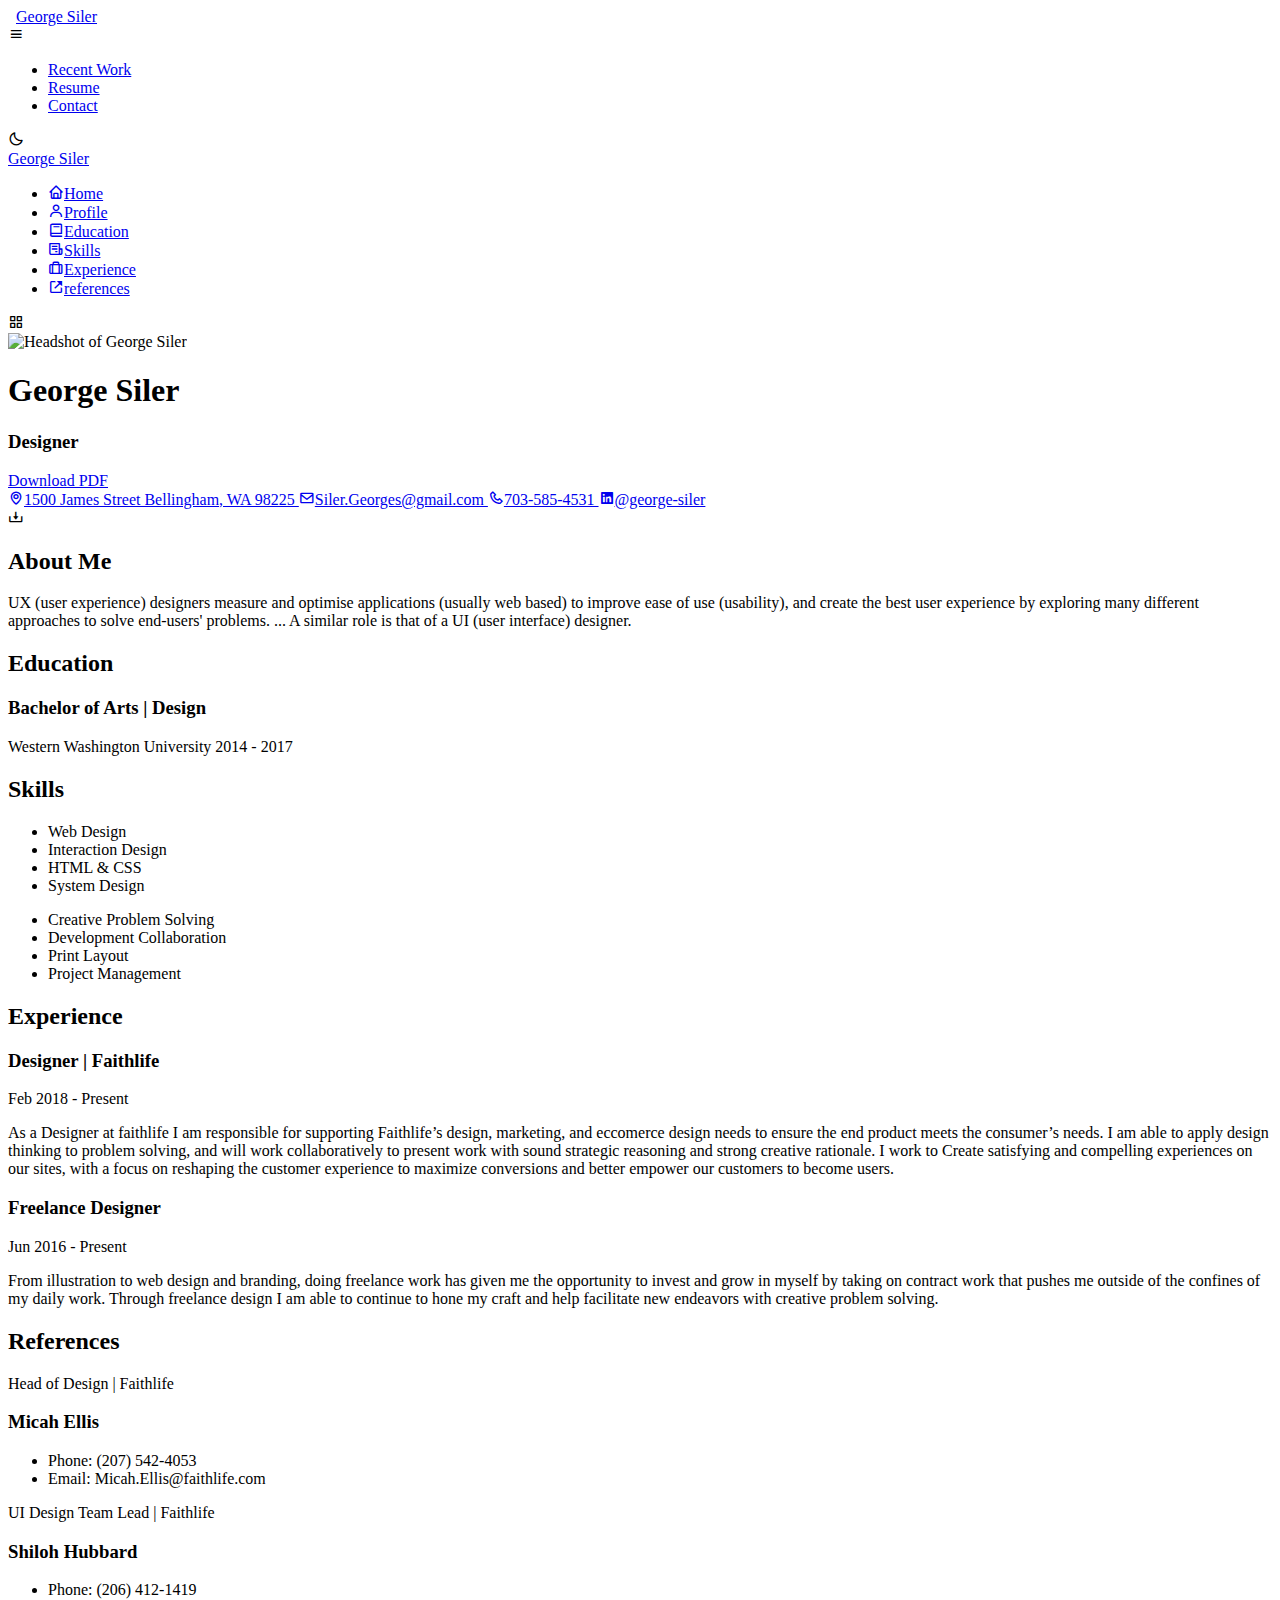
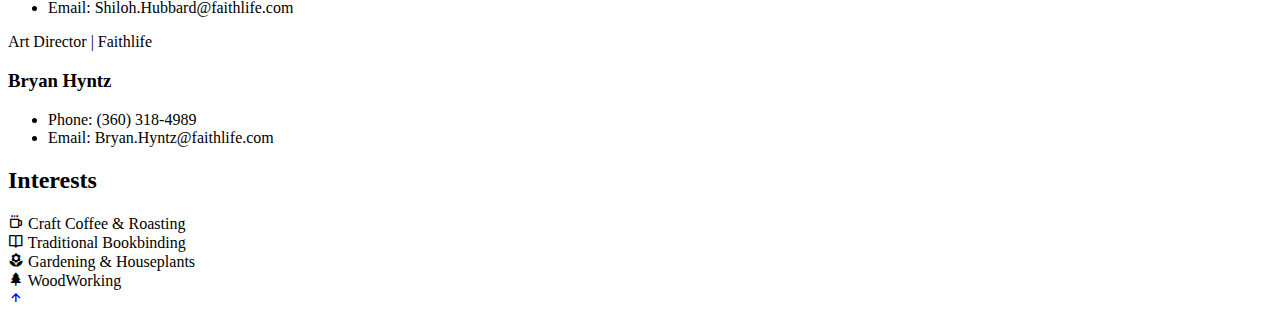
==== index.html @ e11df6f9 "Add files via upload" ====
<!DOCTYPE html>
    <html lang="en">
    <head>
        <meta charset="UTF-8">
        <meta name="viewport" content="width=device-width, initial-scale=1.0">

        <!--========== BOX ICONS ==========-->
        <link rel="stylesheet" href="https://cdn.jsdelivr.net/npm/boxicons@latest/css/boxicons.min.css">

        <!--========== CSS ==========-->
        <link rel="stylesheet" href="assets/css/styles.css">
        <link href="https://fonts.googleapis.com/css2?family=Roboto:wght@400;700&display=swap" rel="stylesheet">

        <title>George Siler - Resume</title>
        <link rel="icon" href="assets/img/favicon.svg">
    </head>
    <body>
        <!--========== MAIN HEADER ==========-->
        <header class="main-header">
            <div class="main-header__logo-mobile ">
                <img src="assets/img/favicon.svg" alt="" class="main-nav__img-mobile light-theme-only" style="height: 32px;">
                <img src="assets/img/favicon-darkmode.svg" alt="" class="main-nav__img-mobile dark-theme-only" style="height: 32px;">
                <a href="#" class=" main-header__logo">George Siler</a>
            </div>  
            <div class="main-nav__block">  
            <i class='bx bx-menu main-header__toggle' id="main-header-toggle"></i>

            <nav class="main-nav" id="main-nav-menu">
                <div class="main-nav__content main-header-bd-grid">
                    <a href="" class="main-nav__perfil">
                        <!--<div class="main-nav__img light-theme-only-desktop">
                            <img src="assets/img/favicon.svg" alt="">
                        </div>
                        <div class="main-nav__img dark-theme-only-desktop">
                            <img src="assets/img/favicon-darkmode.svg" alt="">
                        </div>-->
                    </a>
                    
                    <div class="main-nav__menu">
                        <ul class="main-nav__list">
                            <!--<li class="main-nav__item"><a href="#" class="main-nav__link active">Home</a></li>-->
    
                            <!--<li class="main-nav__item dropdown">
                                <a href="#" class="main-nav__link dropdown__link">About <i class='bx bx-chevron-down dropdown__icon'></i></a>
                                    
    
                                <ul class="dropdown__menu">
                                    <li class="dropdown__item"><a href="#" class="main-nav__link">About me</a></li>
                                    <li class="dropdown__item"><a href="#" class="main-nav__link">Location</a></li>
                                    <li class="dropdown__item"><a href="#" class="main-nav__link">Studies</a></li>
                                </ul>
                            </li>-->
    
                            <li class="main-nav__item"><a href="#" class="main-nav__link">Recent Work</a></li>

                            <!--<li class="main-nav__item dropdown">
                                <a href="#" class="main-nav__link dropdown__link">Works <i class='bx bx-chevron-down dropdown__icon'></i></a>
                                    
    
                                <ul class="dropdown__menu">
                                    <li class="dropdown__item"><a href="#" class="main-nav__link">Recent jobs</a></li>
                                    <li class="dropdown__item"><a href="#" class="main-nav__link">Better jobs</a></li>
                                    <li class="dropdown__item"><a href="#" class="main-nav__link">Work Awards</a></li>
                                </ul>
                            </li>-->

                            <li class="main-nav__item"><a href="#" class="main-nav__link">Resume</a></li>
                            <li class="main-nav__item"><a href="#" class="main-nav__link">Contact</a></li>
                        </ul>
                        
                    </div>
                    
                </div>
            </nav>
            <i class="bx bx-moon change-theme" title="Theme" id="theme-button"></i>
        </div>
        </header>
        <!--========== RESUME HEADER ==========-->
        <header class="l-header" id="header">
            <nav class="nav bd-container">
                <a href="#" class="nav__logo">George Siler</a>
                
                <div class="nav__menu" id="nav-menu">
                    <ul class="nav__list">
                        <li class="nav__item">
                            <a href="#home" class="nav__link active-link">
                                <i class="bx bx-home nav__icon"></i>Home
                            </a>
                        </li>
                        <li class="nav__item">
                            <a href="#profile" class="nav__link">
                                <i class="bx bx-user nav__icon"></i>Profile
                            </a>
                        </li>
                        <li class="nav__item">
                            <a href="#education" class="nav__link">
                                <i class="bx bx-book nav__icon"></i>Education
                            </a>
                        </li>
                        <li class="nav__item">
                            <a href="#skills" class="nav__link">
                                <i class="bx bx-receipt nav__icon"></i>Skills
                            </a>
                        </li>
                        <li class="nav__item">
                            <a href="#experience" class="nav__link">
                                <i class="bx bx-briefcase-alt nav__icon"></i>Experience
                            </a>
                        </li>
                        <!--<li class="nav__item">
                            <a href="#certificates" class="nav__link">
                                <i class="bx bx-award nav__icon"></i>certificates
                            </a>
                        </li>-->
                        <li class="nav__item">
                            <a href="#references" class="nav__link">
                                <i class="bx bx-link-external nav__icon"></i>references
                            </a>
                        </li>
                    </ul>
                </div>
            
                <div class="nav__toggle" id="nav-toggle">
                    <i class='bx bx-grid-alt'></i>
                </div>
            </nav>
        </header>

        <main class="l-main bd-container">
            <!-- All elements within this div, is generated in PDF -->
            <div class="resume" id="area-cv">
                <div class="resume__left">
                    <!--========== HOME ==========-->
                    <section class="home" id="home">
                        <div class="home__container section bd-grid">
                            <div class="home__data bd-grid">
                                <img src="assets/img/Profile-GS.jpg" alt="Headshot of George Siler" class="home__img">
                            
                                <h1 class="home__title">George Siler</h1>
                                <h3 class="home__profession">Designer</h3>

                                <div>
                                    <a download="" href='assets/pdf/George Siler_Resume.pdf' class="home__button-movil">Download PDF</a>
                                </div>
                            </div>

                            <div class="home__address bd-grid">
                                <span class="home__information">
                                    <a href="https://goo.gl/maps/t4JxLsUXVa34AUci7" class="social__link" target="_blank">
                                        <i class="bx bx-map home__icon"></i>1500 James Street Bellingham, WA 98225
                                    </a>
                                </span>
                                <span class="home__information">
                                    <a href="mailto:siler.georges@gmail.com" class="social__link">
                                        <i class="bx bx-envelope home__icon"></i>Siler.Georges@gmail.com
                                    </a>
                                </span>
                                <span class="home__information">
                                    <a href="tel:703-585-4531" class="social__link">
                                        <i class="bx bx-phone home__icon"></i>703-585-4531
                                    </a>
                                </span>
                                <a href="https://www.linkedin.com/in/george-siler/" class="social__link" target="_blank">
                                    <i class="bx bxl-linkedin-square social__icon"></i>@george-siler
                                </a>
                            </div>
                        </div>
                        
                        <!-- Theme change button -->
                        
    
                        <!-- Button to generate and download the pdf. Available for desktop. -->
                        <i class="bx bx-download generate-pdf" title="Generate PDF" id="resume-button"></i>

                        
                    </section>          
                    
                    <!--========== SOCIAL ==========
                    <section class="social section">
                        <h2 class="section-title">SOCIAL</h2>

                        <div class="social__container bd-grid">
                            <a href="" class="social__link">
                                <i class="bx bxl-linkedin-square social__icon"></i>@george-siler
                            </a>
                            <a href="" class="social__link">
                                <i class="bx bxl-linkedin-square social__icon"></i>@george-siler
                            </a>
                        </div>
                    </section>-->

                    <!--========== PROFILE ==========-->
                    <section class="profile section" id="profile">
                        <h2 class="section-title">About Me</h2>

                        <p class="profile__description">UX (user experience) designers measure and optimise applications (usually web based) to improve ease of use (usability), and create the best user experience by exploring many different approaches to solve end-users' problems. ... A similar role is that of a UI (user interface) designer.</p>
                    </section>
                    
                    <!--========== EDUCATION ==========-->
                    <section class="education section" id="education">
                        <h2 class="section-title">Education</h2>

                        <div class="education__container bd-grid">
                            <div class="education__content">
                                <!--<div class="education__time">
                                    <span class="education__rounder"></span>
                                    <span class="education__line"></span>
                                </div>-->

                                <div class="education__data bd-grid">
                                    <h3 class="education__title">Bachelor of Arts | Design</h3>
                                    <span class="education__studies">Western Washington University</span>
                                    <span class="education__year">2014 - 2017</span>
                                </div>
                            </div>

                            

                            
                        </div>
                    </section>


                    <!--========== SKILLS  ==========-->
                    <section class="skills section" id="skills">
                        <h2 class="section-title">Skills</h2>

                        <div class="skills__content bd-grid">
                            <ul class="skills__data">
                                <li class="skills__name">
                                    <span class="skills__circle"></span>Web Design
                                </li>
                                <li class="skills__name">
                                    <span class="skills__circle"></span>Interaction Design
                                </li>
                                <li class="skills__name">
                                    <span class="skills__circle"></span>HTML & CSS
                                </li>
                                <li class="skills__name">
                                    <span class="skills__circle"></span>System Design
                                </li>
                            </ul>

                            <ul class="skills__data">
                                <li class="skills__name">
                                    <span class="skills__circle"></span>Creative Problem Solving
                                </li>
                                <li class="skills__name">
                                    <span class="skills__circle"></span>Development Collaboration
                                </li>
                                <li class="skills__name">
                                    <span class="skills__circle"></span>Print Layout
                                </li>
                                <li class="skills__name">
                                    <span class="skills__circle"></span>Project Management
                                </li>
                            </ul>
                        </div>
                    </section>

                </div>

                <div class="resume__right">
                    <!--========== EXPERIENCE ==========-->
                    <section class="experience section" id="experience">
                        <h2 class="section-title">Experience</h2>

                        <div class="experience__container bd-grid">
                            <div class="experience__content">
                                <!--<div class="experience__time">
                                    <span class="experience__rounder"></span>
                                    <span class="experience__line"></span>
                                </div>-->

                                <div class="experience_data bd-grid">
                                    <h3 class="experience__title">Designer | Faithlife</h3>
                                    <span class="experience__company">Feb 2018 - Present</span>
                                <p class="experience__description">As a Designer at faithlife I am responsible for supporting Faithlife’s design, marketing, and eccomerce design needs to ensure the end product meets the consumer’s needs. I am able to apply design thinking to problem solving, and will work collaboratively to present work with sound strategic reasoning and strong creative rationale. I work to Create satisfying and compelling experiences on our sites, with a focus on reshaping the customer experience to maximize conversions and better empower our customers to become users. </p>
                                </div>
                            </div>

                            <div class="experience__content">
                                <!--<div class="experience__time">
                                    <span class="experience__rounder"></span>
                                    <span class="experience__line"></span>
                                </div>-->

                                <div class="experience_data bd-grid">
                                    <h3 class="experience__title">Freelance Designer</h3>
                                    <span class="experience__company">Jun 2016 - Present</span>
                                <p class="experience__description">From illustration to web design and branding, doing freelance work has given me the opportunity to invest and grow in myself by taking on contract work that pushes me outside of the confines of my daily work. Through freelance design I am able to continue to hone my craft and help facilitate new endeavors with creative problem solving.</p>
                                </div>
                            </div>
                        </div>
                    </section>

                    <!--========== CERTIFICATES ==========
                    <section class="certificate section" id="certificates">
                        <h2 class="section-title">Certificates</h2>

                        <div class="certificate__container bd-grid">
                            <div class="Certificate content">
                                <h3 class="certificate__title">Certified for</h3>
                                <p class="certificate__descritpion">blah bah bah</p>
                            </div>
                            <div class="Certificate content">
                                <h3 class="certificate__title">Certified for</h3>
                                <p class="certificate__descritpion">blah bah bah</p>
                            </div>
                            <div class="Certificate content">
                                <h3 class="certificate__title">Certified for</h3>
                                <p class="certificate__descritpion">blah bah bah</p>
                            </div>
                        </div>
                    </section>-->

                    <!--========== REFERENCES ==========-->
                    <section class="references section" id="references">
                        <h2 class="section-title">References</h2>

                        <div class="references__container bd-grid">
                            <div class="references__content bd-grid">
                                <span class="references__subtitle">Head of Design | Faithlife</span>
                                <h3 class="references__title">Micah Ellis</h3>
                                <ul class="references__contact">
                                    <li>Phone: (207) 542-4053</li>
                                    <li>Email: Micah.Ellis@faithlife.com</li>
                                </ul>
                            </div>

                            <div class="references__content bd-grid">
                                <span class="references__subtitle">	UI Design Team Lead | Faithlife</span>
                                <h3 class="references__title">Shiloh Hubbard</h3>
                                <ul class="references__contact">
                                    <li>Phone: (206) 412-1419</li>
                                    <li>Email: Shiloh.Hubbard@faithlife.com</li>
                                </ul>
                            </div>

                            <div class="references__content bd-grid">
                                <span class="references__subtitle">Art Director | Faithlife</span>
                                <h3 class="references__title">Bryan Hyntz</h3>
                                <ul class="references__contact">
                                    <li>Phone: (360) 318-4989</li>
                                    <li>Email: Bryan.Hyntz@faithlife.com</li>
                                </ul>
                            </div>
                        </div>
                    </section>

                    <!--========== LANGUAGES ==========
                    <section class="languages section">
                        <h2 class="section-title">Languages</h2>

                        <div class="languages__container bd-grid">
                            <ul class="languages__content">
                                <li class="languages__name">
                                    <span class="languages__circle"></span>HTML & CSS
                                </li>
                                <li class="languages__name">
                                    <span class="languages__circle"></span>HTML
                                </li>
                                <li class="languages__name">
                                    <span class="languages__circle"></span>HTML
                                </li>
                            </ul>
                    </section>-->
                    
                    <!--========== INTERESTS ==========-->
                    <section class="interests section">
                        <h2 class="section-title">Interests</h2>

                        <div class="interests__container bd-grid">
                            <div class="interests__content ">
                                <i class='bx bx-coffee interests__icon'></i>
                                <span class="interests__name">Craft Coffee & Roasting</span>
                            </div>
                            <div class="interests__content">
                                <i class='bx bx-book-open interests__icon'></i>
                                <span class="interests__name">Traditional Bookbinding</span>
                            </div>
                            <div class="interests__content">
                                <i class='bx bxs-florist interests__icon' ></i>
                                <span class="interests__name">Gardening & Houseplants</span>
                            </div>
                            <div class="interests__content">
                                <i class='bx bxs-tree  interests__icon' ></i>
                                <span class="interests__name">WoodWorking</span>
                            </div>
                        </div>
                    </section>
                </div>
            </div>        
        </main>

        <!--========== SCROLL TOP ==========-->
        <a href="#" class="scrolltop" id="scroll-top">
            <i class="bx bx-up-arrow-alt scrolltop__icon"></i>
        </a>

        <!--========== HTML2PDF ==========-->
        <script src="assets/js/html2pdf.bundle.min.js"></script>

        <!--========== MAIN JS ==========-->
        <script src="assets/js/main.js"></script>
        <script src="assets/js/main-header.js"></script>
    </body>
</html>
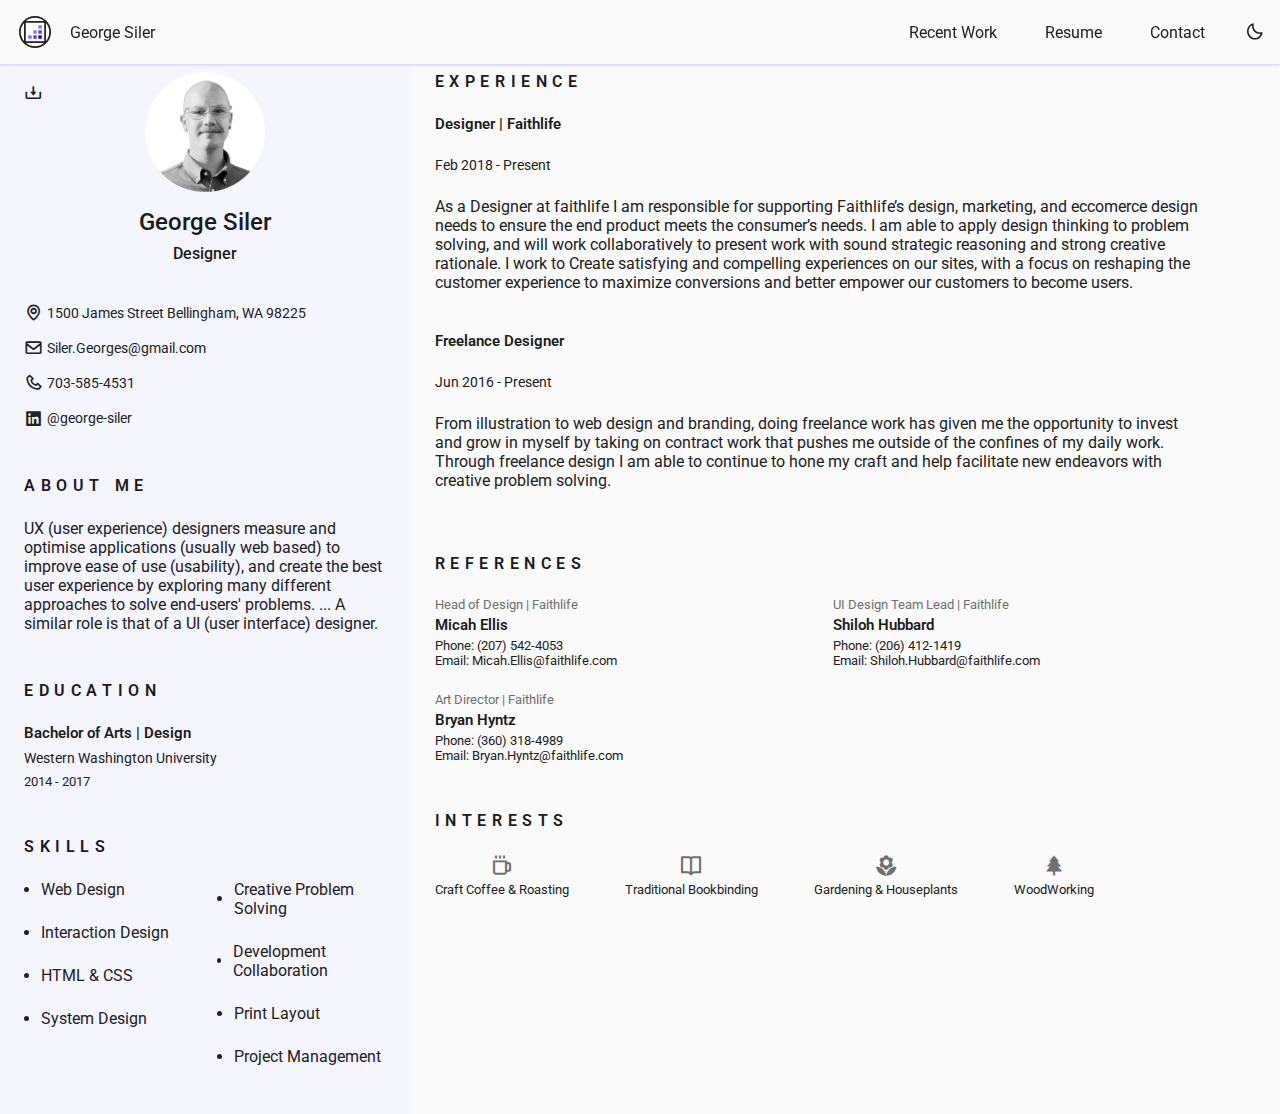
==== commit 5c1dcd64: "Update index.html" ====
--- a/index.html
+++ b/index.html
@@ -134,7 +134,7 @@
                     <section class="home" id="home">
                         <div class="home__container section bd-grid">
                             <div class="home__data bd-grid">
-                                <img src="assets/img/Profile-GS.jpg" alt="Headshot of George Siler" class="home__img">
+                                <img src="assets/img/Profile-GS.png" alt="Headshot of George Siler" class="home__img">
                             
                                 <h1 class="home__title">George Siler</h1>
                                 <h3 class="home__profession">Designer</h3>
@@ -405,4 +405,4 @@
         <script src="assets/js/main.js"></script>
         <script src="assets/js/main-header.js"></script>
     </body>
-</html>+</html>
--- a/assets/css/styles.css
+++ b/assets/css/styles.css
@@ -0,0 +1,976 @@
+/*===== GOOGLE FONTS =====*/
+
+
+/*===== VARIABLES CSS =====*/
+:root {
+  --header-height: 3rem;
+  
+  /*========== Colors ==========*/
+  --title-color: #1b1b1b;
+  --text-color: #212121;
+  --text-color-light: #707070;
+  --container-color: #FAFAFA;
+  --container-color-alt: #F5F5FE;
+  --body-color: #FAFAFA;
+  --hover-color: #513EEB;
+  --active-color: #0010B7;
+  --white-color: #fafafa;
+  
+  /*========== shadows ==========*/
+  --shadow-1: 0 10px 20px rgba(216, 213, 252.19), 0 6px 6px rgba(216, 213, 252.23);
+  --shadow-2: 0 1px 3px rgba(216, 213, 252.12), 0 1px 2px rgba(216, 213, 252.24);
+  --shadow-3: 0 3px 6px rgba(216, 213, 252.16), 0 3px 6px rgba(216, 213, 252.23);
+
+  /*========== Font and typography ==========*/
+  font-family: 'Roboto', sans-serif;
+  --body-font: 'Roboto', sans-serif;
+  --h1-font-size: 1.5rem;
+  --h2-font-size: 1rem;
+  --h3-font-size: .95rem;
+  --normal-font-size: .938rem;
+  --small-font-size: .875rem;
+  --smaller-font-size: .813rem;
+  --main-nav-name-font-size: 1.5rem;
+
+  /*========== Font weight ==========*/
+  --font-medium: 500;
+  --font-semi-bold: 600;
+
+  /*========== Margenes ==========*/
+  --mb-1: .5rem;
+  --mb-2: 1rem;
+  --mb-3: 1.5rem;
+
+  /*========== z index ==========*/
+  --z-tooltip: 10;
+  --z-fixed: 100;
+  --z-top:900;
+}
+
+/*========== BASE ==========*/
+*,::before,::after{
+  box-sizing: border-box;
+}
+
+html{
+  scroll-behavior: smooth;
+}
+
+.l-main{
+  margin-top: 3rem;
+}
+
+/*========== Variables Dark theme ==========*/
+body.dark-theme{
+  --title-color: #f5f5f5;
+  --text-color: #f5f5f5;
+  --text-color-light: #707070;
+  --container-color: #212121;
+  --container-color-alt: #1b1b1b;
+  --body-color: #212121;
+  --hover-color: #513EEB;
+  --active-color: #0010B7;
+
+  --shadow-1: 0 10px 20px rgba(0, 0, 0.19), 0 6px 6px rgba(0, 0, 0.23);
+  --shadow-2: 0 1px 3px rgba(0, 0, 0.12), 0 1px 2px rgba(0, 0, 0.24);
+  --shadow-3: 0 3px 6px rgba(0, 0, 0.16), 0 3px 6px rgba(0, 0, 0.23);
+}
+
+.light-theme-only {
+  display: initial;
+}
+
+.dark-theme .light-theme-only {
+  display: none;
+}
+
+.dark-theme-only {
+  display: none;
+}
+
+.dark-theme .dark-theme-only {
+  display: initial;
+}
+
+
+/*========== Button Dark/Light ==========*/
+.change-theme{
+  /*position: absolute;
+  right: 0;
+  top: 2.2rem;*/
+  display: flex;
+  color: var(--text-color);
+  font-size: 1.2rem;
+  cursor: pointer;
+}
+
+.change-theme:hover{
+  color: var(--hover-color);
+}
+
+/*========== Font size variables to scale cv ==========*/
+body.scale-cv{
+  --h1-font-size: .938rem;
+  --h2-font-size: .938rem;
+  --h3-font-size: .875rem;
+  --normal-font-size: .813rem;
+  --small-font-size: .75rem;
+  --smaller-font-size: .688rem;
+  --container-color-alt: #F0EFEF;
+}
+
+/*========== Generate PDF button ==========*/
+.generate-pdf{
+  display: none;
+  position: absolute;
+  top: 2.2rem;
+  left: 0;
+  font-size: 1.2rem;
+  color: var(--text-color);
+  cursor: pointer;
+}
+
+.generate-pdf:hover{
+  color: var(--hover-color);
+}
+
+/*========== Classes modified to reduce size and print on A4 sheet ==========*/
+.scale-cv .change-theme,
+.scale-cv .generate-pdf{
+  display: none;
+}
+
+.scale-cv .bd-container{
+  max-width: 968px;
+  width: calc(100% - 3rem);
+  margin: auto;
+  
+}
+
+.scale-cv .section{
+  padding: 1.5rem 0 .80rem;
+}
+
+.scale-cv .section-title{
+  margin-bottom: .75rem;
+}
+
+.scale-cv .resume{
+  box-shadow: var(--shadow-2);
+}
+
+.scale-cv .resume-left,
+.scale-cv .resume-right{
+  padding: 0 1rem;
+}
+
+.scale-cv .home__img{
+  width: 90px;
+  height: 90px;
+}
+
+.scale-cv .home__container{
+  gap: 1.5rem;
+}
+
+.scale-cv .home__data{
+  gap: .25rem;
+}
+
+.scale-cv .home__address,
+.scale-cv .social__container{
+  gap: .75rem;
+}
+
+.scale-cv .home__icon,
+.scale-cv .social__icon,
+.scale-cv .interests__icon{
+  font-size: 1rem;
+}
+
+.scale-cv .education__container,
+.scale-cv .experience__container,
+.scale-cv .certificate__container{
+  gap: 1rem;
+}
+
+.scale-cv .education__time,
+.scale-cv .experience__time{
+  padding-right: .5rem;
+}
+
+.scale-cv .education__rounder,
+.scale-cv .experience__rounder{
+  width: 11px;
+  height: 11px;
+  margin-top: .22rem;
+}
+
+.scale-cv .education__line,
+.scale-cv .experience__line{
+  width: 1px;
+  height: 120%;
+  transform: translate(5px, 0);
+}
+
+.scale-cv .education__data,
+.scale-cv .experience__data{
+  gap: .25rem;
+}
+
+.scale-cv .skills__name{
+  margin-bottom: var(--mb-1);
+}
+
+.scale-cv .interests__container{
+  column-gap: 2.5rem;
+}
+
+body {
+  margin: 0 0 var(--header-height) 0;
+  padding: 0;
+  font-family: var(--body-font);
+  font-size: var(--normal-font-size);
+  background-color: var(--body-color);
+  color: var(--text-color);
+}
+
+h1,h2,h3,ul,p{
+ margin: 0; 
+}
+
+h1,h2,h3{
+  color: var(--title-color);
+  font-weight: var(--font-medium);
+}
+
+ul{
+  padding: 0;
+  list-style: none;
+}
+
+a{
+  text-decoration: none;
+}
+
+img{
+  max-width: 100%;
+  height: auto;
+}
+/*========== CLASS CSS ==========*/
+.section{
+  padding: 1.5rem 0;
+}
+
+.section-title{
+  font-size: var(--h2-font-size);
+  color: var(--title-color);
+  font-weight: var(--font-semi-bold);
+  text-transform: uppercase;
+  letter-spacing: .35rem;
+  text-align: center;
+  margin-bottom: var(--mb-3);
+}
+
+/*========== LAYOUT ==========*/
+.bd-container{
+  max-width: 1332px;
+  width: calc(100% - 3rem);*/
+  
+  /*margin-left: var(--mb-3);
+  margin-right: var(--mb-3);*/
+}
+
+@media screen and (max-width: 968px){
+  .bd-container{
+    max-width: 968px;
+    width: calc(100% - 3rem);
+    margin-left: var(--mb-3);
+    margin-right: var(--mb-3);
+  }
+}
+
+.bd-grid{
+  display: grid;
+  gap: 1.5rem;
+}
+
+.l-header{
+  width: 100%;
+  position: fixed;
+  bottom: 0;
+  left: 0;
+  z-index: var(--z-top);
+  background-color: var(--body-color);
+  box-shadow: var(--shadow-1);
+  transition: .3s;
+}
+/*======== MAIN NAV =======*/
+
+/*========== NAV ==========*/
+.nav{
+  height: var(--header-height);
+  display: flex;
+  justify-content: space-between;
+  align-items: center;
+}
+
+@media screen and (max-width: 968px){
+  .nav__menu{
+    position: fixed;
+    bottom: -100%;
+    left: 0;
+    width: 100%;
+    padding: 2rem 1.5rem;
+    background-color: var(--body-color);
+    box-shadow: var(--shadow-2);
+    border-radius: 1rem 1rem 0 0;
+    z-index: var(--z-fixed);
+    transition: .3s;
+  }
+}
+
+.nav__logo,
+.nav__toggle{
+  color: var(--title-color);
+  font-weight: var(--font-medium);
+}
+
+.nav__toggle{
+  font-size: 1.2rem;
+  cursor: pointer;
+}
+
+.nav__item{
+  text-align: center;
+}
+
+.nav__list{
+  display: grid;
+  grid-template-columns: repeat(3, 1fr);
+  gap: 2rem;
+}
+
+.nav__link{
+  display: flex;
+  flex-direction: column; 
+  font-size: var(--smaller-font-size);
+  color: var(--text-color-light);
+  font-weight: var(--font-medium);
+}
+
+.nav__link:hover{
+  color: var(--hover-color);
+}
+
+.nav__icon{
+  font-size: 1.2rem;
+  margin-bottom: var(--mb-1);
+}
+/* Show menu */
+.show-menu{
+  bottom: var(--header-height);
+}
+
+/* Active menu link */
+.active-link{
+  color: var(--hover-color);
+}
+
+/*========== HOME ==========*/
+.home{
+  position: relative;
+}
+
+.home__container{
+  gap: 3rem;
+}
+
+.home__data{
+  gap: .5rem;
+  text-align: center;
+}
+
+.home__img{
+  width: 120px;
+  height: 120px;
+  border-radius: 50%;
+  justify-self: center;
+  margin-bottom: var(--mb-1);
+}
+
+.home__title{
+  font-size: var(--h1-font-size);
+}
+
+.home__profession{
+  font-size: var(--normal-font-size);
+  margin-bottom: var(--mb-1);
+}
+
+.home__address{
+  gap: 1rem;
+}
+
+.home__information{
+  display: flex;
+  align-items: center;
+  font-size: var(--small-font-size);
+}
+
+.home__icon{
+  font-size: 1.2rem;
+  margin-right: .25rem;
+}
+
+.home__button-movil{
+  display: inline-block;
+  background-color: var(--hover-color);
+  /*border: 2px solid var(--text-color-light);*/
+  color: #fafafa;
+  padding: 1rem 2rem;
+  border-radius: .25rem;
+  transition: .3s;
+  font-weight: var(--font-medium);
+  margin-top: var(--mb-3);
+}
+
+.home__button-movil:hover{
+  background-color: var(--active-color);
+  color: #fafafa;
+}
+/*========== SOCIAL ==========*/
+.social__container{
+  grid-template-columns: max-content;
+  gap: 1rem;
+}
+
+.social__link{
+  display: inline-flex;
+  align-items: center;
+  font-size: var(--small-font-size);
+  color: var(--text-color);
+}
+
+.social__link:hover{
+  color: var(--hover-color);
+}
+
+.social__icon{
+  font-size: 1.2rem;
+  margin-right: .25rem;
+}
+/*========== PROFILE ==========*/
+.profile__description{
+  text-align: center;
+}
+
+/*========== EDUCATION AND EXPERIENCE ==========*/
+.education__content,
+.experience__content{
+  display: flex;
+}
+
+.experience__content{
+  margin-bottom: var(--mb-2);
+}
+
+.education__time,
+.experience__time{
+  padding-right: 1rem;
+}
+
+.education__rounder,
+.experience__rounder{
+  position: relative;
+  display: block;
+  width: 16px;
+  height: 16px;
+  background-color: var(--text-color-light);
+  border-radius: 50%;
+  margin-top: .25rem;
+}
+
+.education__line,
+.experience__line{
+  display: block;
+  width: 2px;
+  height: 110%;
+  background-color: var(--text-color-light);
+  transform: translate(7px, 0);
+}
+
+.education__data,
+.experience__data{
+  gap: .5rem;
+}
+
+.education__title,
+.experience__title{
+  font-size: var(--h3-font-size);
+  font-weight: var(--font-semi-bold);
+}
+
+.education__studies,
+.experience__company{
+  font-size: var(--small-font-size);
+  color: var(--title-color);
+}
+
+.education__year,
+.experience__year{
+  font-size: var(--smaller-font-size);
+}
+
+/*========== SKILLS AND LANGUAGES ==========*/
+.skills__content,
+.languages__content{
+  grid-template-columns: repeat(2, 1fr);
+}
+
+.languages__content{
+  gap: 0;
+}
+
+.skills__name,
+.languages__name{
+  display: flex;
+  align-items: center;
+  margin-bottom: var(--mb-3);
+}
+
+.skills__circle,
+.languages__circle{
+  display: inline-block;
+  width: 5px;
+  height: 5px;
+  background-color: var(--text-color);
+  border-radius: 50%;
+  margin-right: .75rem;
+}
+
+/*========== CERTIFICATES ==========*/
+.certificate__title{
+  font-size: var(--h3-font-size);
+  margin-bottom: var(--mb-1);
+}
+
+/*========== REFERENCES ==========*/
+.references__content{
+  gap: .25rem;
+  display: flex;
+  flex-direction: column;
+  align-items: left;
+}
+
+.references__subtitle{
+  color: var(--text-color-light);
+}
+
+.references__subtitle,
+.references__contact{
+  font-size: var(--smaller-font-size);
+}
+
+.references__title,
+.certificate__title{
+  font-size: var(--h3-font-size);
+  font-weight: var(--font-semi-bold);
+}
+
+/*========== INTERESTS ==========*/
+.interests__container{
+  grid-template-columns: repeat(2, 1fr);
+  margin-top: var(--mb-2);
+}
+
+.interests__content{
+  display: flex;
+  flex-direction: column;
+  align-items: center;
+  text-align: center;
+}
+
+.interests__icon{
+  font-size: 1.5rem;
+  color: var(--text-color-light);
+  margin-bottom: .25rem;
+}
+
+.interests__name{
+  font-size: var(--smaller-font-size);
+}
+
+/* Scroll top */
+.scrolltop{
+  position: fixed;
+  right: 1rem;
+  bottom: -20%;
+  display: flex;
+  justify-content: center;
+  align-items: center;
+  padding: .3rem;
+  background-color: var(--container-color-alt);
+  border-radius: .4rem;
+  z-index: var(--z-tooltip);
+  transition: .4s;
+  visibility: hidden;
+}
+
+.scrolltop__icon{
+  font-size: 1.2rem;
+  color: var(--text-color);
+}
+
+.show-scroll{
+  visibility: visible;
+  bottom: 5rem;
+}
+
+.scrolltop:hover{
+  background-color: var(--hover-color);
+  color: #F0EFEF;
+}
+/*========== MEDIA QUERIES ==========*/
+/* For small devices, menu two columns */
+@media screen and (max-width: 320px){
+  .nav__list{
+    grid-template-columns: repeat(2, 1fr);
+    gap: 1rem .5rem;
+  }
+  
+}
+
+/* For medium devices, menu one column */
+@media screen and (min-width:768px){
+  .interests__container{
+    grid-template-columns: repeat(4, max-content);
+    column-gap: 3.5rem;
+  }
+
+}
+
+/* Classes modified for large screen size */
+@media screen and (min-width: 968px){
+  body{
+    margin: 0;
+  }
+
+  .bd-containter{
+    margin-top: ;
+    margin-left: auto;
+    margin-right: auto;
+  }
+
+  .l-header,
+  .scrolltop{
+    display: none;
+  }
+
+  .resume{
+    display: grid;
+    grid-template-columns: .5fr 1fr;
+    background-color: var(--container-color);
+    height: 100vh;
+    
+  }
+
+  .resume__left{
+    background-color: var(--container-color-alt);
+  }
+
+  .resume__left,
+  .resume__right{
+    padding: 0 1.5rem;
+  }
+
+  .generate-pdf{
+    display: inline-block;
+  }
+
+  .section-title,
+  .profile__description{
+    text-align: initial;
+  }
+
+  .home__container{
+    gap: 1.5rem;
+  }
+
+  .home__button-movil{
+    display: none;
+  }
+
+  .references__container{
+    grid-template-columns: repeat(2, 1fr);
+  }
+
+  .languages__content{
+    grid-template-columns: repeat(3, max-content);
+    column-gap: 3.5rem;
+  }
+
+  .interests__container{
+    grid-template-columns: repeat(4, max-content);
+    column-gap: 3.5rem;
+  }
+
+}
+
+/* Main Nav */
+
+@media screen and (min-width: 768px) {
+  :root {
+    --main-nav-name-font-size: 1rem;
+    --normal-font-size: 1rem;
+  }
+}
+
+.main-nav__block{
+  display: flex;
+  align-items: center;
+  gap:var(--mb-2)
+}
+.main-header-bd-grid {
+
+  display: grid;
+  grid-template-columns: 100%;
+  /*margin-left: 1.5rem;
+  margin-right: 1.5rem;*/
+}
+
+/*===== main-header =====*/
+.main-header {
+  position: fixed;
+  top: 0;
+  left: 0;
+  width: 100%;
+  height: var(--header-height);
+  padding: 0 1rem;
+  background-color: var(--container-color);
+  z-index: var(--z-fixed);
+  display: flex;
+  justify-content: space-between;
+  align-items: center;
+  box-shadow: var(--shadow-2);
+}
+
+.main-header__logo {
+  color: var(--text-color);
+  display: flex;
+  flex-direction: row;
+  align-items: center;
+}
+
+.main-header__logo-mobile {
+  display: flex;
+  align-items: center;
+  gap: .5rem;
+}
+
+.main-header__toggle {
+  font-size: 1.7rem;
+  cursor: pointer;
+}
+
+/*===== NAV =====*/
+@media screen and (max-width: 768px) {
+  .main-nav {
+    position: fixed;
+    top: 0;
+    left: -100%;
+    background-color: var(--container-color);
+    box-shadow: var(--shadow-1);
+    width: 80%;
+    height: 100vh;
+    padding: 2rem 0;
+    z-index: var(--z-fixed);
+    transition: .5s;
+    overflow-y: auto;
+  }
+}
+
+.main-nav__content {
+  display: flex;
+  flex-direction: column;
+}
+
+.main-nav__perfil {
+  display: flex;
+  flex-direction: column;
+  align-items: center;
+  text-align: center;
+  margin-bottom: 3rem;
+}
+
+.main-nav__img {
+  display: flex;
+  justify-content: center;
+  width: 48px;
+  height: 48px;
+  border-radius: 50%;
+  overflow: hidden;
+  margin-bottom: 1rem;
+}
+
+main-nav__img-mobile{
+  display: flex;
+  justify-content: center;
+  width: 24px;
+  height: 24px;
+  border-radius: 50%;
+  overflow: hidden;
+  margin-bottom: 1rem;
+}
+
+.main-nav__img img {
+  width: 70px;
+  
+}
+
+.main-nav__name {
+  display: block;
+  font-size: var(--main-nav-name-font-size);
+  color: var(--text-color);
+}
+
+.main-nav__item {
+  margin-bottom: 2rem;
+}
+
+.main-nav__link {
+  color: var(--text-color);
+}
+
+.main-nav__link:hover {
+  color: var(--hover-color-light);
+}
+
+/*Show menu*/
+.show {
+  left: 0;
+}
+
+/*Active link*/
+.active {
+  color: var(--white-color);
+}
+
+/*=== Dropdown ===*/
+.dropdown__link {
+  display: flex;
+  align-items: center;
+  justify-content: space-between;
+}
+
+.dropdown__icon {
+  font-size: 1.3rem;
+  transition: .5s;
+}
+
+.dropdown__menu {
+  margin: 1rem 0 0 1rem;
+  display: none;
+}
+
+.dropdown__item {
+  margin: 1rem 0;
+}
+
+.dropdown:hover > .dropdown__menu {
+  display: block;
+}
+
+.dropdown:hover .dropdown__icon {
+  transform: rotate(180deg);
+}
+
+/* ===== MEDIA QUERIES=====*/
+@media screen and (min-width: 576px) {
+  .main-nav {
+    width: 288px;
+  }
+}
+
+@media screen and (min-width: 768px) {
+  <!--.main-nav__img-mobile{
+    display: none;
+  }-->
+}
+
+@media screen and (min-width: 768px) {
+  body {
+    margin: 0;
+  }
+  .main-header {
+    height: calc(var(--header-height) + 1rem);
+  }
+.main-header__toggle {
+    display: none;
+  }
+  .main-nav {
+    width: 100%;
+  }
+  .main-nav__content {
+    flex-direction: row;
+    justify-content: space-between;
+    align-items: center;
+  }
+  .main-nav__perfil {
+    flex-direction: row;
+    text-align: initial;
+    margin-bottom: 0;
+  }
+  .main-nav__img-mobile {
+    width: 38px;
+    height: 38px;
+    margin-right: .5rem;
+    margin-bottom: 0;
+  }
+  .main-nav__img img {
+    width: 38px;
+  }
+  .main-nav__name {
+    color: var(--text-color);
+  }
+  .main-nav__list {
+    display: flex;
+    align-items: center;
+  }
+  .main-nav__item {
+    margin: 0 1.5rem;
+    padding: 1.4rem 0;
+  }
+  .main-nav__link {
+    color: var(--text-color);
+  }
+  .main-nav__link:hover {
+    color: var(--hover-color);
+  }
+  /*Active link new color*/
+  .active {
+    color: var(--hover-color);
+  }
+  .dropdown {
+    position: relative;
+  }
+  .dropdown__menu {
+    position: fixed;
+    margin: 0;
+    top: calc(var(--header-height) + 1rem);
+    padding: .5rem 1.5rem;
+    box-shadow: var(--shadow-3);
+    border-radius: .5rem;
+    background-color: #fff;
+  }
+  .dropdown__item {
+    margin: .5rem 0;
+  }
+}
+
+@media screen and (min-width: 1024px) {
+  .main-header-bd-grid {
+    margin-left: auto;
+    margin-right: auto;
+  }
+}
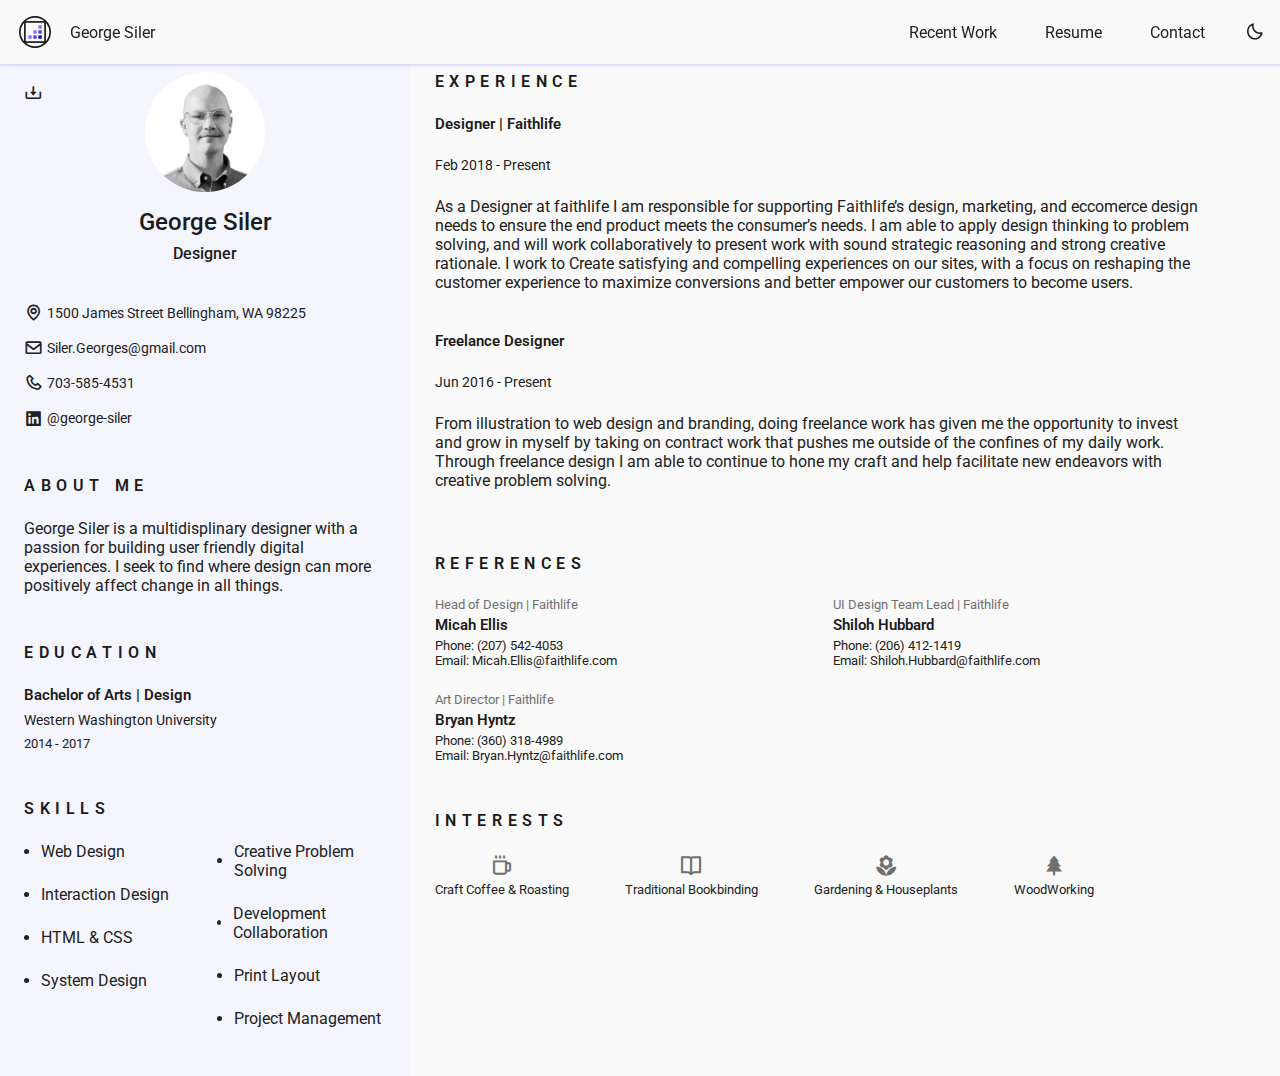
==== commit bd4c871c: "Add files via upload" ====
--- a/index.html
+++ b/index.html
@@ -134,7 +134,7 @@
                     <section class="home" id="home">
                         <div class="home__container section bd-grid">
                             <div class="home__data bd-grid">
-                                <img src="assets/img/Profile-GS.png" alt="Headshot of George Siler" class="home__img">
+                                <img src="assets/img/Profile-GS.jpg" alt="Headshot of George Siler" class="home__img">
                             
                                 <h1 class="home__title">George Siler</h1>
                                 <h3 class="home__profession">Designer</h3>
@@ -193,7 +193,7 @@
                     <section class="profile section" id="profile">
                         <h2 class="section-title">About Me</h2>
 
-                        <p class="profile__description">UX (user experience) designers measure and optimise applications (usually web based) to improve ease of use (usability), and create the best user experience by exploring many different approaches to solve end-users' problems. ... A similar role is that of a UI (user interface) designer.</p>
+                        <p class="profile__description">George Siler is a multidisplinary designer with a passion for building user friendly digital experiences. I seek to find where design can more positively affect change in all things.</p>
                     </section>
                     
                     <!--========== EDUCATION ==========-->
@@ -405,4 +405,4 @@
         <script src="assets/js/main.js"></script>
         <script src="assets/js/main-header.js"></script>
     </body>
-</html>
+</html>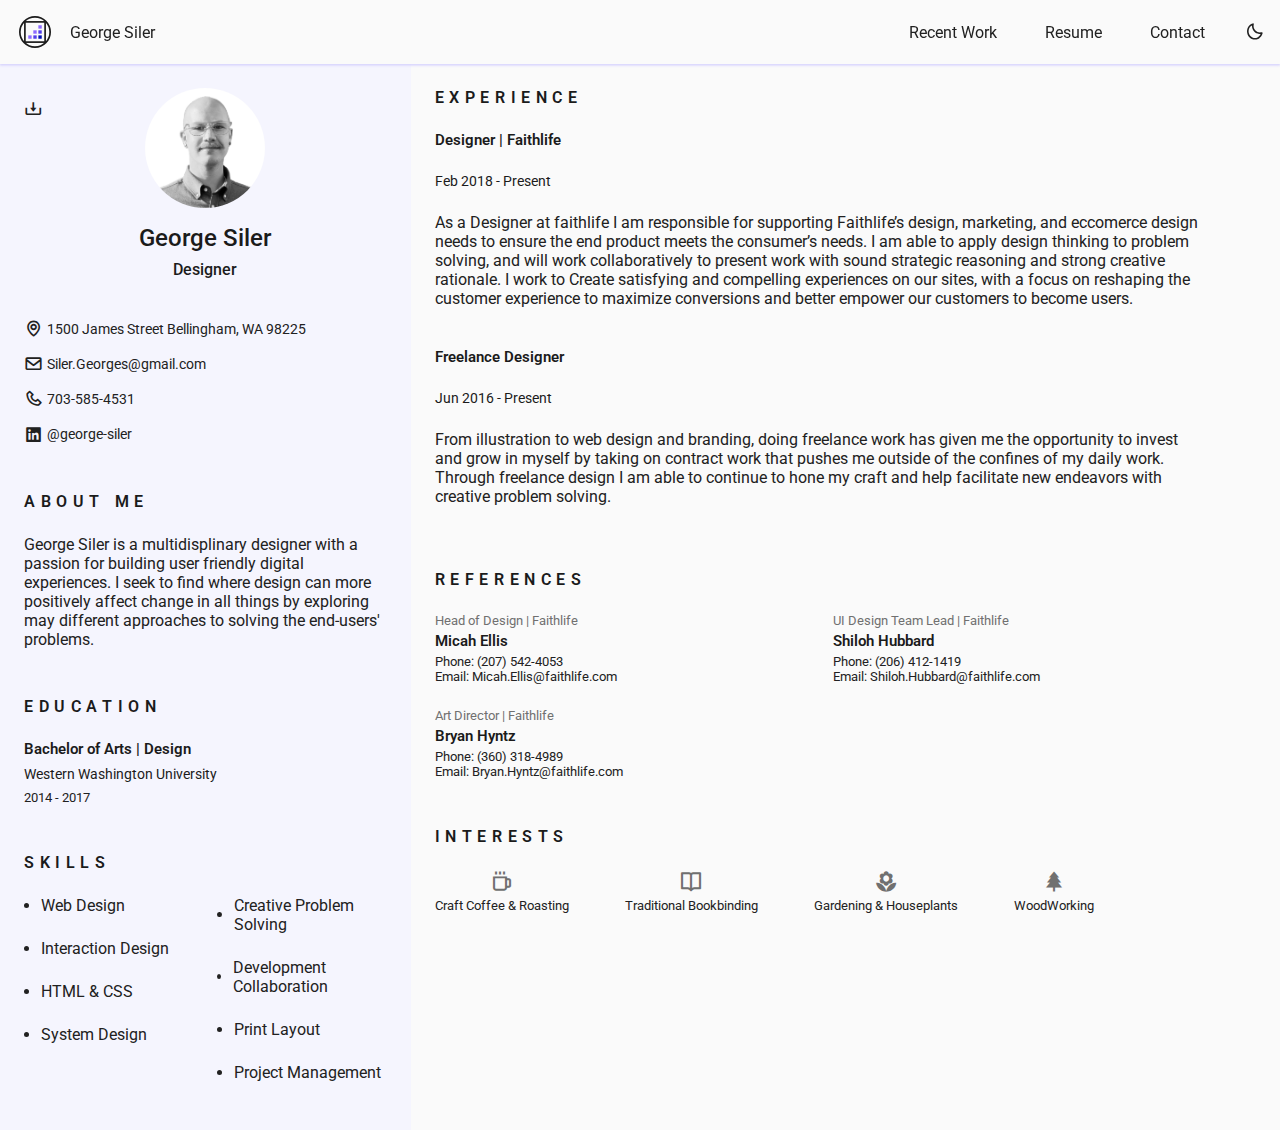
==== commit 1d245a3c: "Update index.html" ====
--- a/index.html
+++ b/index.html
@@ -134,7 +134,7 @@
                     <section class="home" id="home">
                         <div class="home__container section bd-grid">
                             <div class="home__data bd-grid">
-                                <img src="assets/img/Profile-GS.jpg" alt="Headshot of George Siler" class="home__img">
+                                <img src="assets/img/Profile-GS.png" alt="Headshot of George Siler" class="home__img">
                             
                                 <h1 class="home__title">George Siler</h1>
                                 <h3 class="home__profession">Designer</h3>
@@ -193,7 +193,7 @@
                     <section class="profile section" id="profile">
                         <h2 class="section-title">About Me</h2>
 
-                        <p class="profile__description">George Siler is a multidisplinary designer with a passion for building user friendly digital experiences. I seek to find where design can more positively affect change in all things.</p>
+                        <p class="profile__description">George Siler is a multidisplinary designer with a passion for building user friendly digital experiences. I seek to find where design can more positively affect change in all things by exploring may different approaches to solving the end-users' problems.</p>
                     </section>
                     
                     <!--========== EDUCATION ==========-->
@@ -405,4 +405,4 @@
         <script src="assets/js/main.js"></script>
         <script src="assets/js/main-header.js"></script>
     </body>
-</html>+</html>
--- a/assets/css/styles.css
+++ b/assets/css/styles.css
@@ -57,7 +57,7 @@
 }
 
 .l-main{
-  margin-top: 3rem;
+  margin-top: 4rem;
 }
 
 /*========== Variables Dark theme ==========*/
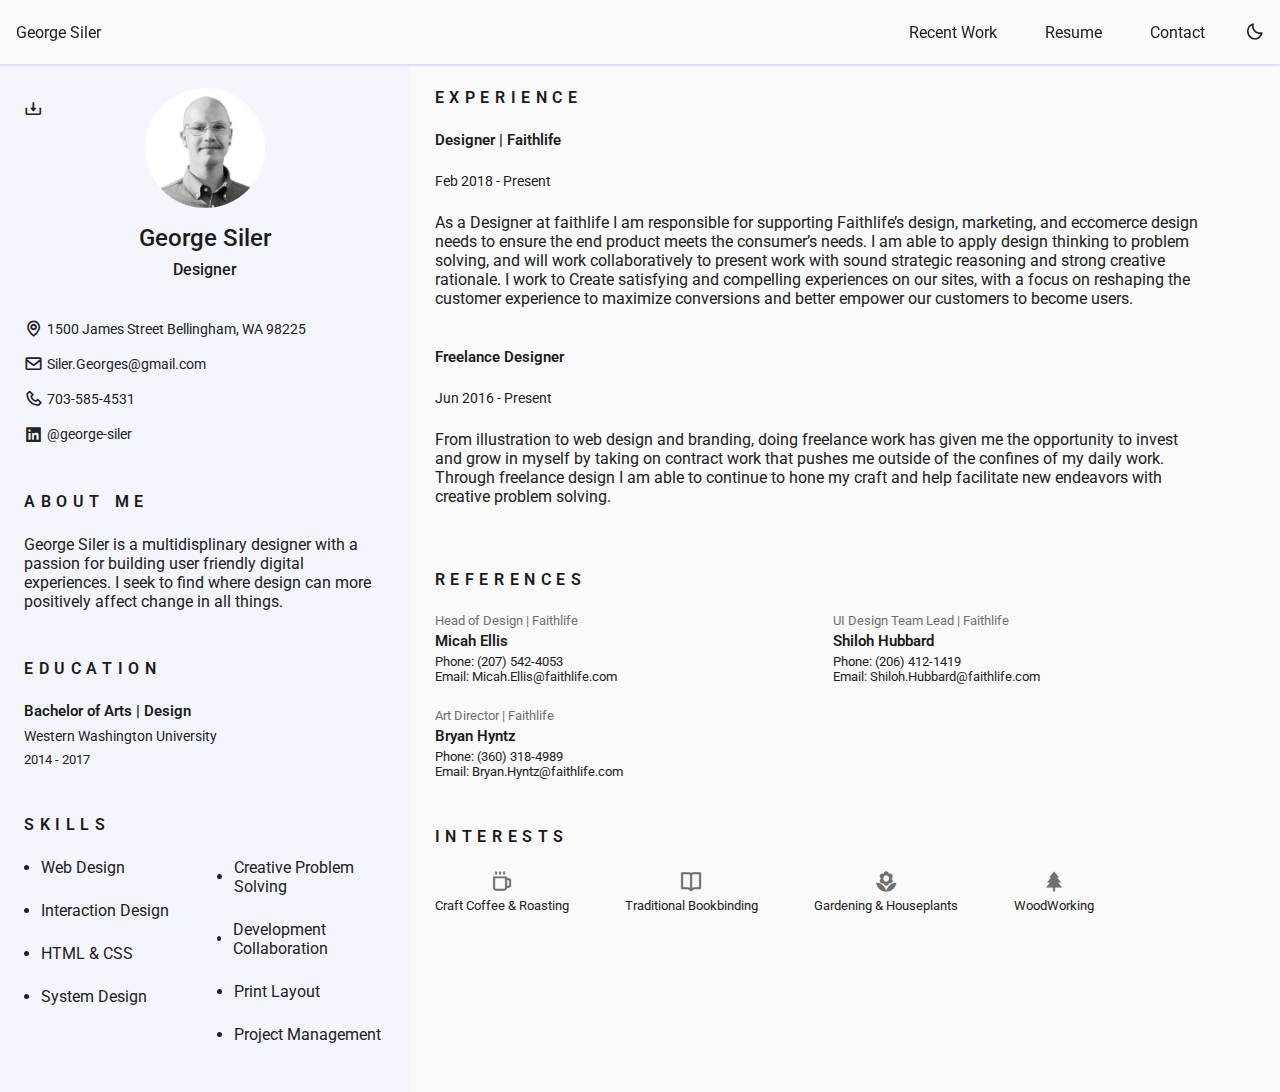
==== commit ef9e82a1: "Add files via upload" ====
--- a/index.html
+++ b/index.html
@@ -28,6 +28,14 @@
             <nav class="main-nav" id="main-nav-menu">
                 <div class="main-nav__content main-header-bd-grid">
                     <a href="" class="main-nav__perfil">
+                        <div class="main-nav__img desktop-hide">
+                            <img src="assets/img/favicon.svg" alt="">
+                        </div>
+                        
+                        <div>
+                            <span class="main-nav__name desktop-hide">George Siler</span>
+                            
+                        </div>
                         <!--<div class="main-nav__img light-theme-only-desktop">
                             <img src="assets/img/favicon.svg" alt="">
                         </div>
@@ -193,7 +201,7 @@
                     <section class="profile section" id="profile">
                         <h2 class="section-title">About Me</h2>
 
-                        <p class="profile__description">George Siler is a multidisplinary designer with a passion for building user friendly digital experiences. I seek to find where design can more positively affect change in all things by exploring may different approaches to solving the end-users' problems.</p>
+                        <p class="profile__description">George Siler is a multidisplinary designer with a passion for building user friendly digital experiences. I seek to find where design can more positively affect change in all things.</p>
                     </section>
                     
                     <!--========== EDUCATION ==========-->
@@ -405,4 +413,4 @@
         <script src="assets/js/main.js"></script>
         <script src="assets/js/main-header.js"></script>
     </body>
-</html>
+</html>--- a/assets/css/styles.css
+++ b/assets/css/styles.css
@@ -116,7 +116,6 @@
   --normal-font-size: .813rem;
   --small-font-size: .75rem;
   --smaller-font-size: .688rem;
-  --container-color-alt: #F0EFEF;
 }
 
 /*========== Generate PDF button ==========*/
@@ -735,8 +734,8 @@
 
   display: grid;
   grid-template-columns: 100%;
-  /*margin-left: 1.5rem;
-  margin-right: 1.5rem;*/
+  margin-left: 1.5rem;
+  margin-right: 1.5rem;
 }
 
 /*===== main-header =====*/
@@ -788,7 +787,10 @@
     transition: .5s;
     overflow-y: auto;
   }
-}
+
+  
+}
+
 
 .main-nav__content {
   display: flex;
@@ -893,9 +895,13 @@
 }
 
 @media screen and (min-width: 768px) {
-  <!--.main-nav__img-mobile{
+  .main-nav__img-mobile{
     display: none;
-  }-->
+  }
+
+  .desktop-hide{
+    display: none;
+  }
 }
 
 @media screen and (min-width: 768px) {
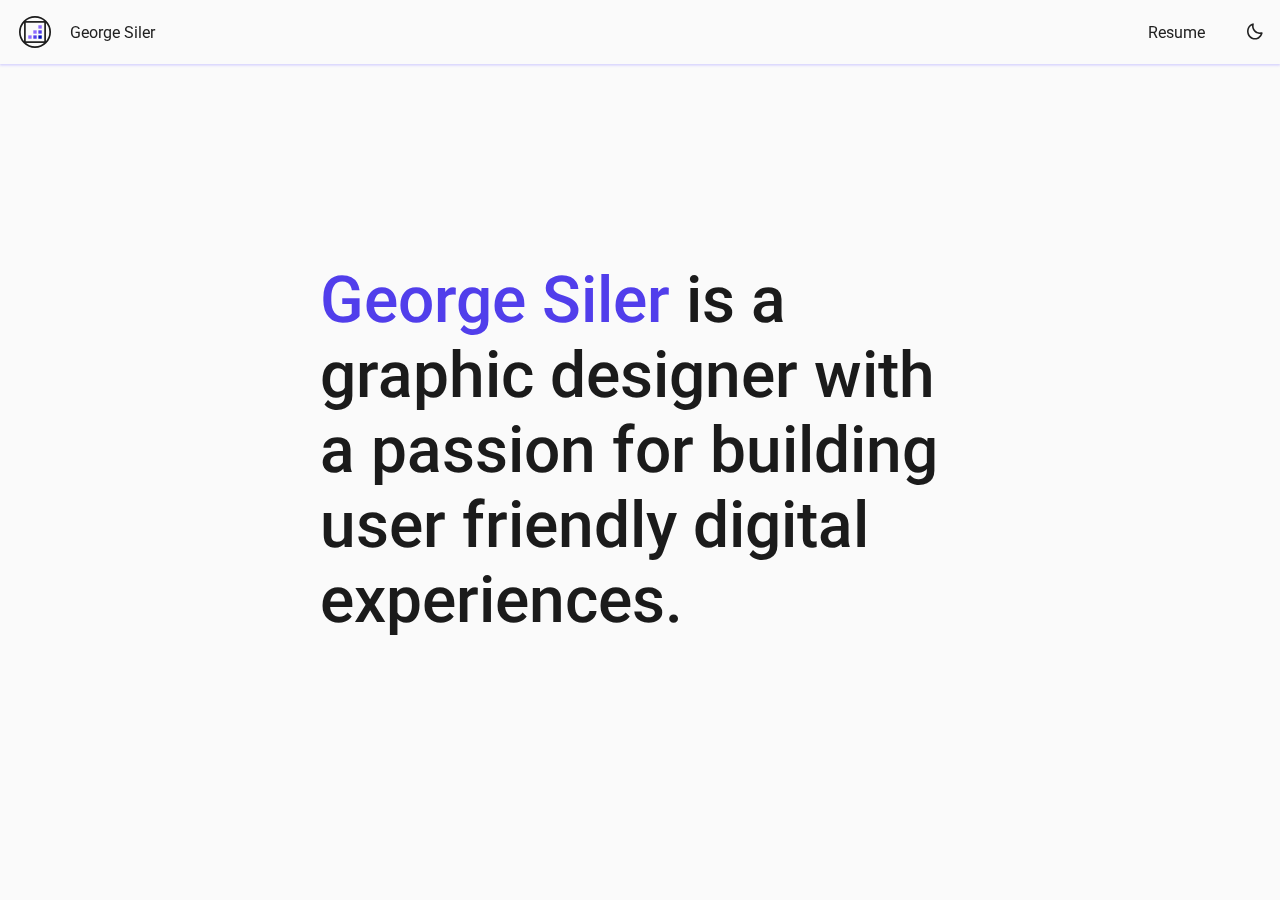
==== commit 8a24bb0c: "Rename Index.html to index.html" ====
--- a/index.html
+++ b/index.html
@@ -1,416 +1,97 @@
-<!DOCTYPE html>
-    <html lang="en">
-    <head>
-        <meta charset="UTF-8">
-        <meta name="viewport" content="width=device-width, initial-scale=1.0">
-
-        <!--========== BOX ICONS ==========-->
-        <link rel="stylesheet" href="https://cdn.jsdelivr.net/npm/boxicons@latest/css/boxicons.min.css">
-
-        <!--========== CSS ==========-->
-        <link rel="stylesheet" href="assets/css/styles.css">
-        <link href="https://fonts.googleapis.com/css2?family=Roboto:wght@400;700&display=swap" rel="stylesheet">
-
-        <title>George Siler - Resume</title>
-        <link rel="icon" href="assets/img/favicon.svg">
-    </head>
-    <body>
-        <!--========== MAIN HEADER ==========-->
-        <header class="main-header">
-            <div class="main-header__logo-mobile ">
-                <img src="assets/img/favicon.svg" alt="" class="main-nav__img-mobile light-theme-only" style="height: 32px;">
-                <img src="assets/img/favicon-darkmode.svg" alt="" class="main-nav__img-mobile dark-theme-only" style="height: 32px;">
-                <a href="#" class=" main-header__logo">George Siler</a>
-            </div>  
-            <div class="main-nav__block">  
-            <i class='bx bx-menu main-header__toggle' id="main-header-toggle"></i>
-
-            <nav class="main-nav" id="main-nav-menu">
-                <div class="main-nav__content main-header-bd-grid">
-                    <a href="" class="main-nav__perfil">
-                        <div class="main-nav__img desktop-hide">
-                            <img src="assets/img/favicon.svg" alt="">
-                        </div>
-                        
-                        <div>
-                            <span class="main-nav__name desktop-hide">George Siler</span>
-                            
-                        </div>
-                        <!--<div class="main-nav__img light-theme-only-desktop">
-                            <img src="assets/img/favicon.svg" alt="">
-                        </div>
-                        <div class="main-nav__img dark-theme-only-desktop">
-                            <img src="assets/img/favicon-darkmode.svg" alt="">
-                        </div>-->
-                    </a>
-                    
-                    <div class="main-nav__menu">
-                        <ul class="main-nav__list">
-                            <!--<li class="main-nav__item"><a href="#" class="main-nav__link active">Home</a></li>-->
-    
-                            <!--<li class="main-nav__item dropdown">
-                                <a href="#" class="main-nav__link dropdown__link">About <i class='bx bx-chevron-down dropdown__icon'></i></a>
-                                    
-    
-                                <ul class="dropdown__menu">
-                                    <li class="dropdown__item"><a href="#" class="main-nav__link">About me</a></li>
-                                    <li class="dropdown__item"><a href="#" class="main-nav__link">Location</a></li>
-                                    <li class="dropdown__item"><a href="#" class="main-nav__link">Studies</a></li>
-                                </ul>
-                            </li>-->
-    
-                            <li class="main-nav__item"><a href="#" class="main-nav__link">Recent Work</a></li>
-
-                            <!--<li class="main-nav__item dropdown">
-                                <a href="#" class="main-nav__link dropdown__link">Works <i class='bx bx-chevron-down dropdown__icon'></i></a>
-                                    
-    
-                                <ul class="dropdown__menu">
-                                    <li class="dropdown__item"><a href="#" class="main-nav__link">Recent jobs</a></li>
-                                    <li class="dropdown__item"><a href="#" class="main-nav__link">Better jobs</a></li>
-                                    <li class="dropdown__item"><a href="#" class="main-nav__link">Work Awards</a></li>
-                                </ul>
-                            </li>-->
-
-                            <li class="main-nav__item"><a href="#" class="main-nav__link">Resume</a></li>
-                            <li class="main-nav__item"><a href="#" class="main-nav__link">Contact</a></li>
-                        </ul>
-                        
-                    </div>
-                    
-                </div>
-            </nav>
-            <i class="bx bx-moon change-theme" title="Theme" id="theme-button"></i>
-        </div>
-        </header>
-        <!--========== RESUME HEADER ==========-->
-        <header class="l-header" id="header">
-            <nav class="nav bd-container">
-                <a href="#" class="nav__logo">George Siler</a>
-                
-                <div class="nav__menu" id="nav-menu">
-                    <ul class="nav__list">
-                        <li class="nav__item">
-                            <a href="#home" class="nav__link active-link">
-                                <i class="bx bx-home nav__icon"></i>Home
-                            </a>
-                        </li>
-                        <li class="nav__item">
-                            <a href="#profile" class="nav__link">
-                                <i class="bx bx-user nav__icon"></i>Profile
-                            </a>
-                        </li>
-                        <li class="nav__item">
-                            <a href="#education" class="nav__link">
-                                <i class="bx bx-book nav__icon"></i>Education
-                            </a>
-                        </li>
-                        <li class="nav__item">
-                            <a href="#skills" class="nav__link">
-                                <i class="bx bx-receipt nav__icon"></i>Skills
-                            </a>
-                        </li>
-                        <li class="nav__item">
-                            <a href="#experience" class="nav__link">
-                                <i class="bx bx-briefcase-alt nav__icon"></i>Experience
-                            </a>
-                        </li>
-                        <!--<li class="nav__item">
-                            <a href="#certificates" class="nav__link">
-                                <i class="bx bx-award nav__icon"></i>certificates
-                            </a>
-                        </li>-->
-                        <li class="nav__item">
-                            <a href="#references" class="nav__link">
-                                <i class="bx bx-link-external nav__icon"></i>references
-                            </a>
-                        </li>
-                    </ul>
-                </div>
-            
-                <div class="nav__toggle" id="nav-toggle">
-                    <i class='bx bx-grid-alt'></i>
-                </div>
-            </nav>
-        </header>
-
-        <main class="l-main bd-container">
-            <!-- All elements within this div, is generated in PDF -->
-            <div class="resume" id="area-cv">
-                <div class="resume__left">
-                    <!--========== HOME ==========-->
-                    <section class="home" id="home">
-                        <div class="home__container section bd-grid">
-                            <div class="home__data bd-grid">
-                                <img src="assets/img/Profile-GS.png" alt="Headshot of George Siler" class="home__img">
-                            
-                                <h1 class="home__title">George Siler</h1>
-                                <h3 class="home__profession">Designer</h3>
-
-                                <div>
-                                    <a download="" href='assets/pdf/George Siler_Resume.pdf' class="home__button-movil">Download PDF</a>
-                                </div>
-                            </div>
-
-                            <div class="home__address bd-grid">
-                                <span class="home__information">
-                                    <a href="https://goo.gl/maps/t4JxLsUXVa34AUci7" class="social__link" target="_blank">
-                                        <i class="bx bx-map home__icon"></i>1500 James Street Bellingham, WA 98225
-                                    </a>
-                                </span>
-                                <span class="home__information">
-                                    <a href="mailto:siler.georges@gmail.com" class="social__link">
-                                        <i class="bx bx-envelope home__icon"></i>Siler.Georges@gmail.com
-                                    </a>
-                                </span>
-                                <span class="home__information">
-                                    <a href="tel:703-585-4531" class="social__link">
-                                        <i class="bx bx-phone home__icon"></i>703-585-4531
-                                    </a>
-                                </span>
-                                <a href="https://www.linkedin.com/in/george-siler/" class="social__link" target="_blank">
-                                    <i class="bx bxl-linkedin-square social__icon"></i>@george-siler
-                                </a>
-                            </div>
-                        </div>
-                        
-                        <!-- Theme change button -->
-                        
-    
-                        <!-- Button to generate and download the pdf. Available for desktop. -->
-                        <i class="bx bx-download generate-pdf" title="Generate PDF" id="resume-button"></i>
-
-                        
-                    </section>          
-                    
-                    <!--========== SOCIAL ==========
-                    <section class="social section">
-                        <h2 class="section-title">SOCIAL</h2>
-
-                        <div class="social__container bd-grid">
-                            <a href="" class="social__link">
-                                <i class="bx bxl-linkedin-square social__icon"></i>@george-siler
-                            </a>
-                            <a href="" class="social__link">
-                                <i class="bx bxl-linkedin-square social__icon"></i>@george-siler
-                            </a>
-                        </div>
-                    </section>-->
-
-                    <!--========== PROFILE ==========-->
-                    <section class="profile section" id="profile">
-                        <h2 class="section-title">About Me</h2>
-
-                        <p class="profile__description">George Siler is a multidisplinary designer with a passion for building user friendly digital experiences. I seek to find where design can more positively affect change in all things.</p>
-                    </section>
-                    
-                    <!--========== EDUCATION ==========-->
-                    <section class="education section" id="education">
-                        <h2 class="section-title">Education</h2>
-
-                        <div class="education__container bd-grid">
-                            <div class="education__content">
-                                <!--<div class="education__time">
-                                    <span class="education__rounder"></span>
-                                    <span class="education__line"></span>
-                                </div>-->
-
-                                <div class="education__data bd-grid">
-                                    <h3 class="education__title">Bachelor of Arts | Design</h3>
-                                    <span class="education__studies">Western Washington University</span>
-                                    <span class="education__year">2014 - 2017</span>
-                                </div>
-                            </div>
-
-                            
-
-                            
-                        </div>
-                    </section>
-
-
-                    <!--========== SKILLS  ==========-->
-                    <section class="skills section" id="skills">
-                        <h2 class="section-title">Skills</h2>
-
-                        <div class="skills__content bd-grid">
-                            <ul class="skills__data">
-                                <li class="skills__name">
-                                    <span class="skills__circle"></span>Web Design
-                                </li>
-                                <li class="skills__name">
-                                    <span class="skills__circle"></span>Interaction Design
-                                </li>
-                                <li class="skills__name">
-                                    <span class="skills__circle"></span>HTML & CSS
-                                </li>
-                                <li class="skills__name">
-                                    <span class="skills__circle"></span>System Design
-                                </li>
-                            </ul>
-
-                            <ul class="skills__data">
-                                <li class="skills__name">
-                                    <span class="skills__circle"></span>Creative Problem Solving
-                                </li>
-                                <li class="skills__name">
-                                    <span class="skills__circle"></span>Development Collaboration
-                                </li>
-                                <li class="skills__name">
-                                    <span class="skills__circle"></span>Print Layout
-                                </li>
-                                <li class="skills__name">
-                                    <span class="skills__circle"></span>Project Management
-                                </li>
-                            </ul>
-                        </div>
-                    </section>
-
-                </div>
-
-                <div class="resume__right">
-                    <!--========== EXPERIENCE ==========-->
-                    <section class="experience section" id="experience">
-                        <h2 class="section-title">Experience</h2>
-
-                        <div class="experience__container bd-grid">
-                            <div class="experience__content">
-                                <!--<div class="experience__time">
-                                    <span class="experience__rounder"></span>
-                                    <span class="experience__line"></span>
-                                </div>-->
-
-                                <div class="experience_data bd-grid">
-                                    <h3 class="experience__title">Designer | Faithlife</h3>
-                                    <span class="experience__company">Feb 2018 - Present</span>
-                                <p class="experience__description">As a Designer at faithlife I am responsible for supporting Faithlife’s design, marketing, and eccomerce design needs to ensure the end product meets the consumer’s needs. I am able to apply design thinking to problem solving, and will work collaboratively to present work with sound strategic reasoning and strong creative rationale. I work to Create satisfying and compelling experiences on our sites, with a focus on reshaping the customer experience to maximize conversions and better empower our customers to become users. </p>
-                                </div>
-                            </div>
-
-                            <div class="experience__content">
-                                <!--<div class="experience__time">
-                                    <span class="experience__rounder"></span>
-                                    <span class="experience__line"></span>
-                                </div>-->
-
-                                <div class="experience_data bd-grid">
-                                    <h3 class="experience__title">Freelance Designer</h3>
-                                    <span class="experience__company">Jun 2016 - Present</span>
-                                <p class="experience__description">From illustration to web design and branding, doing freelance work has given me the opportunity to invest and grow in myself by taking on contract work that pushes me outside of the confines of my daily work. Through freelance design I am able to continue to hone my craft and help facilitate new endeavors with creative problem solving.</p>
-                                </div>
-                            </div>
-                        </div>
-                    </section>
-
-                    <!--========== CERTIFICATES ==========
-                    <section class="certificate section" id="certificates">
-                        <h2 class="section-title">Certificates</h2>
-
-                        <div class="certificate__container bd-grid">
-                            <div class="Certificate content">
-                                <h3 class="certificate__title">Certified for</h3>
-                                <p class="certificate__descritpion">blah bah bah</p>
-                            </div>
-                            <div class="Certificate content">
-                                <h3 class="certificate__title">Certified for</h3>
-                                <p class="certificate__descritpion">blah bah bah</p>
-                            </div>
-                            <div class="Certificate content">
-                                <h3 class="certificate__title">Certified for</h3>
-                                <p class="certificate__descritpion">blah bah bah</p>
-                            </div>
-                        </div>
-                    </section>-->
-
-                    <!--========== REFERENCES ==========-->
-                    <section class="references section" id="references">
-                        <h2 class="section-title">References</h2>
-
-                        <div class="references__container bd-grid">
-                            <div class="references__content bd-grid">
-                                <span class="references__subtitle">Head of Design | Faithlife</span>
-                                <h3 class="references__title">Micah Ellis</h3>
-                                <ul class="references__contact">
-                                    <li>Phone: (207) 542-4053</li>
-                                    <li>Email: Micah.Ellis@faithlife.com</li>
-                                </ul>
-                            </div>
-
-                            <div class="references__content bd-grid">
-                                <span class="references__subtitle">	UI Design Team Lead | Faithlife</span>
-                                <h3 class="references__title">Shiloh Hubbard</h3>
-                                <ul class="references__contact">
-                                    <li>Phone: (206) 412-1419</li>
-                                    <li>Email: Shiloh.Hubbard@faithlife.com</li>
-                                </ul>
-                            </div>
-
-                            <div class="references__content bd-grid">
-                                <span class="references__subtitle">Art Director | Faithlife</span>
-                                <h3 class="references__title">Bryan Hyntz</h3>
-                                <ul class="references__contact">
-                                    <li>Phone: (360) 318-4989</li>
-                                    <li>Email: Bryan.Hyntz@faithlife.com</li>
-                                </ul>
-                            </div>
-                        </div>
-                    </section>
-
-                    <!--========== LANGUAGES ==========
-                    <section class="languages section">
-                        <h2 class="section-title">Languages</h2>
-
-                        <div class="languages__container bd-grid">
-                            <ul class="languages__content">
-                                <li class="languages__name">
-                                    <span class="languages__circle"></span>HTML & CSS
-                                </li>
-                                <li class="languages__name">
-                                    <span class="languages__circle"></span>HTML
-                                </li>
-                                <li class="languages__name">
-                                    <span class="languages__circle"></span>HTML
-                                </li>
-                            </ul>
-                    </section>-->
-                    
-                    <!--========== INTERESTS ==========-->
-                    <section class="interests section">
-                        <h2 class="section-title">Interests</h2>
-
-                        <div class="interests__container bd-grid">
-                            <div class="interests__content ">
-                                <i class='bx bx-coffee interests__icon'></i>
-                                <span class="interests__name">Craft Coffee & Roasting</span>
-                            </div>
-                            <div class="interests__content">
-                                <i class='bx bx-book-open interests__icon'></i>
-                                <span class="interests__name">Traditional Bookbinding</span>
-                            </div>
-                            <div class="interests__content">
-                                <i class='bx bxs-florist interests__icon' ></i>
-                                <span class="interests__name">Gardening & Houseplants</span>
-                            </div>
-                            <div class="interests__content">
-                                <i class='bx bxs-tree  interests__icon' ></i>
-                                <span class="interests__name">WoodWorking</span>
-                            </div>
-                        </div>
-                    </section>
-                </div>
-            </div>        
-        </main>
-
-        <!--========== SCROLL TOP ==========-->
-        <a href="#" class="scrolltop" id="scroll-top">
-            <i class="bx bx-up-arrow-alt scrolltop__icon"></i>
-        </a>
-
-        <!--========== HTML2PDF ==========-->
-        <script src="assets/js/html2pdf.bundle.min.js"></script>
-
-        <!--========== MAIN JS ==========-->
-        <script src="assets/js/main.js"></script>
-        <script src="assets/js/main-header.js"></script>
-    </body>
-</html>+<!DOCTYPE html>
+    <html lang="en">
+    <head>
+        <meta charset="UTF-8">
+        <meta name="viewport" content="width=device-width, initial-scale=1.0">
+
+        <!--========== BOX ICONS ==========-->
+        <link rel="stylesheet" href="https://cdn.jsdelivr.net/npm/boxicons@latest/css/boxicons.min.css">
+
+        <!--========== CSS ==========-->
+        <link rel="stylesheet" href="../assets/css/styles.css">
+        <link href="https://fonts.googleapis.com/css2?family=Roboto:wght@400;700&display=swap" rel="stylesheet">
+
+        <title>George Siler</title>
+        <link rel="icon" href="../assets/img/favicon.svg">
+    </head>
+    <body>
+<!--========== MAIN HEADER ==========-->
+<header class="main-header">
+    <div class="main-header__logo-mobile ">
+        <img src="../assets/img/favicon.svg" alt="" class="main-nav__img-mobile light-theme-only" style="height: 32px;">
+        <img src="../assets/img/favicon-darkmode.svg" alt="" class="main-nav__img-mobile dark-theme-only" style="height: 32px;">
+        <a href="../index.html" class=" main-header__logo">George Siler</a>
+    </div>  
+    <div class="main-nav__block">  
+    <i class='bx bx-menu main-header__toggle' id="main-header-toggle"></i>
+
+    <nav class="main-nav" id="main-nav-menu">
+        <div class="main-nav__content main-header-bd-grid">
+            <a href="" class="main-nav__perfil">
+                
+            </a>
+            
+            <div class="main-nav__menu">
+                <ul class="main-nav__list">
+                    <!--<li class="main-nav__item"><a href="#" class="main-nav__link active">Home</a></li>-->
+
+                    <!--<li class="main-nav__item dropdown">
+                        <a href="#" class="main-nav__link dropdown__link">About <i class='bx bx-chevron-down dropdown__icon'></i></a>
+                            
+
+                        <ul class="dropdown__menu">
+                            <li class="dropdown__item"><a href="#" class="main-nav__link">About me</a></li>
+                            <li class="dropdown__item"><a href="#" class="main-nav__link">Location</a></li>
+                            <li class="dropdown__item"><a href="#" class="main-nav__link">Studies</a></li>
+                        </ul>
+                    </li>-->
+
+                    <!--<li class="main-nav__item"><a href="#" class="main-nav__link">Recent Work</a></li>-->
+
+                    <!--<li class="main-nav__item dropdown">
+                        <a href="#" class="main-nav__link dropdown__link">Works <i class='bx bx-chevron-down dropdown__icon'></i></a>
+                            
+
+                        <ul class="dropdown__menu">
+                            <li class="dropdown__item"><a href="#" class="main-nav__link">Recent jobs</a></li>
+                            <li class="dropdown__item"><a href="#" class="main-nav__link">Better jobs</a></li>
+                            <li class="dropdown__item"><a href="#" class="main-nav__link">Work Awards</a></li>
+                        </ul>
+                    </li>-->
+
+                    <li class="main-nav__item"><a href="../resume.html" class="main-nav__link">Resume</a></li>
+                    <!--<li class="main-nav__item"><a href="#" class="main-nav__link">Contact</a></li>-->
+                </ul>
+                
+            </div>
+            
+        </div>
+    </nav>
+    <i class="bx bx-moon change-theme" title="Theme" id="theme-button"></i>
+</div>
+</header>
+<main class="l-main bd-container"></main>
+    <section>
+        <div class="centered">
+            <h1 class="bigger">
+
+                <span class="color-span">George Siler</span> is a graphic designer with a passion for building user friendly digital experiences.
+                
+            </h1>
+        </div>    
+    </section>
+
+
+
+</main>
+   
+<!--========== SCROLL TOP ==========-->
+    <a href="#" class="scrolltop" id="scroll-top">
+        <i class="bx bx-up-arrow-alt scrolltop__icon"></i>
+    </a>
+
+    <!--========== MAIN JS ==========-->
+    <script src="../assets/js/main.js"></script>
+    <script src="../assets/js/main-header.js"></script>
+</body>
+</html>
--- a/assets/css/styles.css
+++ b/assets/css/styles.css
@@ -256,6 +256,29 @@
   max-width: 100%;
   height: auto;
 }
+
+/*======== custom type ==========*/
+
+.bigger{
+  font-size: 4rem;
+}
+
+@media screen and (max-width: 968px){
+  .bigger{
+    font-size: 3rem;
+  }
+}
+
+@media screen and (max-width: 356px){
+  .bigger{
+    font-size: 2.5rem;
+  }
+}
+
+.color-span{
+  color: var(--hover-color);
+}
+
 /*========== CLASS CSS ==========*/
 .section{
   padding: 1.5rem 0;
@@ -269,6 +292,16 @@
   letter-spacing: .35rem;
   text-align: center;
   margin-bottom: var(--mb-3);
+}
+
+
+.centered {
+  position: fixed;
+  top: 50%;
+  left: 50%;
+  max-width: 968px;
+  /* bring your own prefixes */
+  transform: translate(-50%, -50%);
 }
 
 /*========== LAYOUT ==========*/
@@ -894,15 +927,6 @@
   }
 }
 
-@media screen and (min-width: 768px) {
-  .main-nav__img-mobile{
-    display: none;
-  }
-
-  .desktop-hide{
-    display: none;
-  }
-}
 
 @media screen and (min-width: 768px) {
   body {
